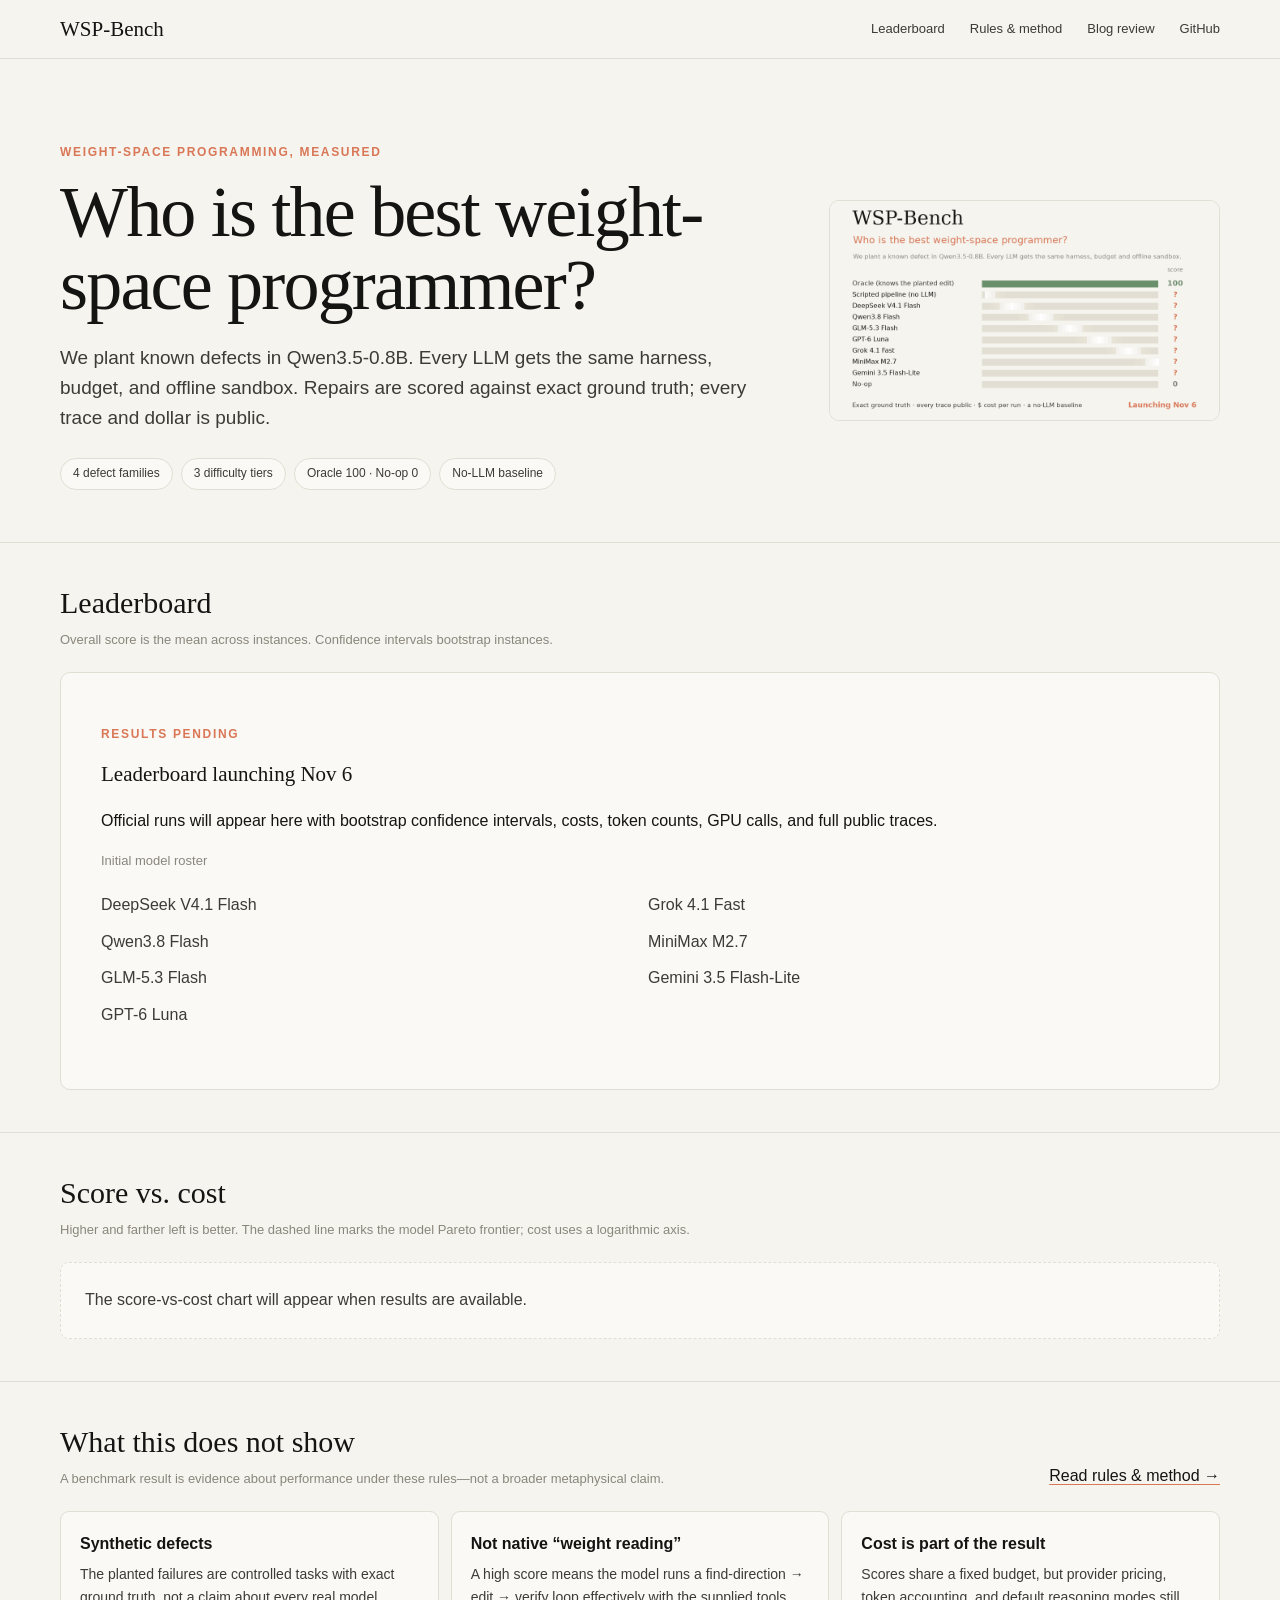
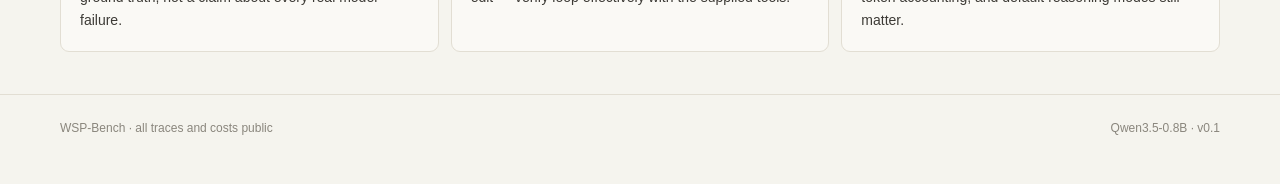
==== docs/index.html @ 822968a8 "WSP-Bench public preview: README, blog review, site, harness work in progress" ====
<!doctype html>
<html lang="en"><head><meta charset="utf-8"><meta name="viewport" content="width=device-width,initial-scale=1">
<title>WSP-Bench Leaderboard</title><meta name="description" content="An open benchmark for repairing known defects in Qwen3.5-0.8B with the same harness, budget, and offline sandbox.">
<meta property="og:type" content="website"><meta property="og:title" content="WSP-Bench Leaderboard">
<meta property="og:description" content="An open benchmark for repairing known defects in Qwen3.5-0.8B with the same harness, budget, and offline sandbox."><meta property="og:image" content="https://gpt-agi.github.io/weight-space-programing/assets/og.png">
<meta name="twitter:card" content="summary_large_image"><meta name="twitter:title" content="WSP-Bench Leaderboard">
<meta name="twitter:description" content="An open benchmark for repairing known defects in Qwen3.5-0.8B with the same harness, budget, and offline sandbox."><meta name="twitter:image" content="https://gpt-agi.github.io/weight-space-programing/assets/og.png">
<link rel="stylesheet" href="assets/site.css"></head><body>
<header class="site"><nav class="nav shell"><a class="brand" href="index.html">WSP-Bench</a>
<a href="index.html#leaderboard">Leaderboard</a><a href="method.html">Rules &amp; method</a>
<a href="review/index.html">Blog review</a><a href="https://github.com/GPT-AGI/weight-space-programing">GitHub</a></nav></header>

<main><div class="hero shell"><div><p class="eyebrow">Weight-space programming, measured</p>
<h1>Who is the best weight-space programmer?</h1>
<p class="lede">We plant known defects in Qwen3.5-0.8B. Every LLM gets the same harness, budget, and offline sandbox. Repairs are scored against exact ground truth; every trace and dollar is public.</p>
<div class="pills"><span class="pill">4 defect families</span><span class="pill">3 difficulty tiers</span><span class="pill">Oracle 100 · No-op 0</span><span class="pill">No-LLM baseline</span></div></div>
<img src="assets/hero.gif" alt="WSP-Bench leaderboard preview"></div>
<section id="leaderboard"><div class="shell"><div class="section-head"><div><h2>Leaderboard</h2>
<p class="kicker">Overall score is the mean across instances. Confidence intervals bootstrap instances.</p></div></div><div class="empty"><p class="eyebrow">Results pending</p><h3>Leaderboard launching Nov 6</h3><p>Official runs will appear here with bootstrap confidence intervals, costs, token counts, GPU calls, and full public traces.</p><p class="small muted">Initial model roster</p><ul class="roster"><li>DeepSeek V4.1 Flash</li><li>Qwen3.8 Flash</li><li>GLM-5.3 Flash</li><li>GPT-6 Luna</li><li>Grok 4.1 Fast</li><li>MiniMax M2.7</li><li>Gemini 3.5 Flash-Lite</li></ul></div></div></section>
<section><div class="shell"><div class="section-head"><div><h2>Score vs. cost</h2>
<p class="kicker">Higher and farther left is better. The dashed line marks the model Pareto frontier; cost uses a logarithmic axis.</p></div></div><div class="missing">The score-vs-cost chart will appear when results are available.</div></div></section>
<section><div class="shell"><div class="section-head"><div><h2>What this does not show</h2>
<p class="kicker">A benchmark result is evidence about performance under these rules—not a broader metaphysical claim.</p></div><a href="method.html">Read rules &amp; method →</a></div>
<div class="caveats"><div class="card"><b>Synthetic defects</b><p>The planted failures are controlled tasks with exact ground truth, not a claim about every real model failure.</p></div>
<div class="card"><b>Not native “weight reading”</b><p>A high score means the model runs a find-direction → edit → verify loop effectively with the supplied tools.</p></div>
<div class="card"><b>Cost is part of the result</b><p>Scores share a fixed budget, but provider pricing, token accounting, and default reasoning modes still matter.</p></div></div></div></section></main>
<footer class="site"><div class="footer-row shell"><span>WSP-Bench · all traces and costs public</span><span>Qwen3.5-0.8B · v0.1</span></div></footer>
<script src="assets/site.js"></script></body></html>
---- docs/assets/site.css ----
:root{--bg:#F5F4EE;--paper:#FAF9F5;--ink:#141413;--accent:#D97757;--green:#6A8F6B;--gray:#8A867D;--soft:#3D3B36;--line:#E2DED3;--beige:#EFE9DC}
*{box-sizing:border-box}html{background:var(--bg);scroll-behavior:smooth}
body{margin:0;color:var(--ink);font:16px/1.65 -apple-system,BlinkMacSystemFont,"Segoe UI",sans-serif;-webkit-font-smoothing:antialiased}
a{color:inherit;text-decoration-color:var(--accent);text-underline-offset:3px}
.shell{width:min(1160px,calc(100% - 40px));margin:auto}.narrow{width:min(820px,calc(100% - 40px));margin:auto}
header.site{border-bottom:1px solid var(--line);background:rgba(245,244,238,.94);position:sticky;top:0;z-index:10;backdrop-filter:blur(8px)}
.nav{height:58px;display:flex;align-items:center;gap:25px}.brand{font:500 21px Georgia,serif;text-decoration:none;margin-right:auto}.nav a:not(.brand){font-size:13px;text-decoration:none;color:var(--soft)}.nav a:hover{color:var(--accent)}
.hero{display:grid;grid-template-columns:1.3fr .7fr;gap:44px;padding:72px 0 52px;align-items:center}
.eyebrow{color:var(--accent);font-size:12px;font-weight:700;letter-spacing:.14em;text-transform:uppercase}
h1,h2,h3,.score{font-family:Georgia,"Times New Roman",serif;font-weight:500}h1{font-size:clamp(42px,6vw,72px);line-height:1.02;margin:13px 0 20px;letter-spacing:-.025em}h2{font-size:30px;line-height:1.2;margin:0 0 8px}h3{font-size:21px;margin:28px 0 8px}
.lede{font-size:19px;line-height:1.6;color:var(--soft);max-width:720px}.hero img{width:100%;border:1px solid var(--line);border-radius:10px;background:var(--paper)}
.pills{display:flex;flex-wrap:wrap;gap:8px;margin-top:24px}.pill{border:1px solid var(--line);border-radius:999px;padding:5px 12px;font-size:12px;color:var(--soft);background:var(--paper)}
section{padding:42px 0;border-top:1px solid var(--line)}.section-head{display:flex;align-items:end;justify-content:space-between;gap:20px;margin-bottom:22px}.muted{color:var(--gray)}.small{font-size:13px}.kicker{font-size:13px;color:var(--gray);margin:0}
.split-tabs{display:flex;gap:6px}.split-tabs button{border:1px solid var(--line);background:var(--paper);padding:7px 15px;border-radius:999px;cursor:pointer;color:var(--soft)}.split-tabs button.active{background:var(--ink);color:var(--paper);border-color:var(--ink)}
.table-wrap{overflow-x:auto;border:1px solid var(--line);border-radius:10px;background:var(--paper)}
table{border-collapse:collapse;width:100%;font-size:13px}th{padding:11px 12px;text-align:right;border-bottom:1.5px solid var(--ink);white-space:nowrap;font-weight:650;cursor:pointer}th:first-child,td:first-child{text-align:left;position:sticky;left:0;background:inherit}td{padding:12px;text-align:right;border-bottom:1px solid var(--line);font-variant-numeric:tabular-nums}tbody tr:last-child td{border-bottom:0}tbody tr:hover{background:#fff}
tr.baseline{background:var(--beige)}tr.baseline-oracle{box-shadow:inset 4px 0 var(--green)}tr.baseline-noop{box-shadow:inset 4px 0 var(--gray)}tr.baseline-scripted{box-shadow:inset 4px 0 var(--accent)}
.model{font-weight:650;white-space:nowrap}.model small{display:block;font-weight:400;color:var(--gray)}.score{font-size:20px}.ci{display:block;font:11px -apple-system,sans-serif;color:var(--gray)}
.empty{padding:40px;border:1px solid var(--line);border-radius:10px;background:var(--paper)}.empty h3{margin-top:0}.roster{columns:2;list-style:none;padding:0}.roster li{break-inside:avoid;padding:5px 0;color:var(--soft)}
.chart{border:1px solid var(--line);border-radius:10px;background:var(--paper);padding:10px}.chart svg{display:block;width:100%;height:auto}.chart .grid{stroke:var(--line);stroke-width:1}.chart .axis{fill:var(--gray);font:12px -apple-system,sans-serif}.chart .label{fill:var(--soft);font:11px -apple-system,sans-serif}.chart .frontier{stroke:var(--accent);stroke-width:2;fill:none;stroke-dasharray:5 4}.chart .point{fill:var(--green);stroke:var(--paper);stroke-width:2}.chart .basepoint{fill:var(--accent);stroke:var(--paper);stroke-width:2}
.caveats{display:grid;grid-template-columns:repeat(3,1fr);gap:12px}.card{border:1px solid var(--line);border-radius:9px;background:var(--paper);padding:19px}.card b{display:block;margin-bottom:5px}.card p{margin:0;color:var(--soft);font-size:14px}
.method{padding:66px 0}.method p,.method li{color:var(--soft)}.formula{font:17px ui-monospace,SFMono-Regular,Menlo,monospace;padding:16px;border-left:3px solid var(--accent);background:var(--paper);overflow:auto}.family-grid{display:grid;grid-template-columns:1fr 1fr;gap:12px}.family-grid .card{min-height:145px}
.trace-head{padding:58px 0 32px}.trace-stats{display:grid;grid-template-columns:repeat(6,1fr);gap:1px;background:var(--line);border:1px solid var(--line);border-radius:9px;overflow:hidden;margin-top:25px}.stat{background:var(--paper);padding:13px}.stat span{display:block;color:var(--gray);font-size:11px;text-transform:uppercase;letter-spacing:.05em}.stat b{font-size:16px}
.turns{padding-bottom:70px}.turn{display:grid;grid-template-columns:110px 1fr;gap:18px;margin:0 0 14px}.turn-meta{font:12px ui-monospace,Menlo,monospace;color:var(--gray);padding-top:12px}.bubble{border:1px solid var(--line);border-left:4px solid var(--gray);border-radius:9px;background:var(--paper);padding:14px 17px;min-width:0}.turn.user .bubble{border-left-color:var(--accent)}.turn.assistant .bubble{border-left-color:var(--green)}.turn.tool .bubble{border-style:dashed}.role{font-size:11px;letter-spacing:.08em;font-weight:750;color:var(--gray);text-transform:uppercase}.content{white-space:pre-wrap;overflow-wrap:anywhere}.bubble pre{white-space:pre-wrap;overflow-wrap:anywhere;background:var(--beige);border-radius:6px;padding:12px;font:12px/1.55 ui-monospace,Menlo,monospace}.bubble details{border-top:1px solid var(--line);margin-top:12px;padding-top:8px}.bubble summary{cursor:pointer;color:var(--accent);font-size:12px}.turn-cost{font-size:11px;color:var(--gray);margin-top:10px}
.missing{padding:24px;border:1px dashed var(--line);border-radius:9px;background:var(--paper);color:var(--soft)}
footer.site{border-top:1px solid var(--line);padding:24px 0 45px;color:var(--gray);font-size:12px}.footer-row{display:flex;justify-content:space-between;gap:20px}
.watermark{position:fixed;right:-48px;top:42px;transform:rotate(35deg);background:var(--accent);color:white;padding:7px 62px;z-index:30;font-size:11px;font-weight:800;letter-spacing:.12em;pointer-events:none}
@media(max-width:800px){.hero{grid-template-columns:1fr;padding-top:48px}.hero img{display:none}.caveats,.family-grid{grid-template-columns:1fr}.trace-stats{grid-template-columns:repeat(3,1fr)}.turn{grid-template-columns:1fr;gap:4px}.turn-meta{padding-top:0}.nav{gap:14px}.roster{columns:1}.section-head{align-items:start;flex-direction:column}}
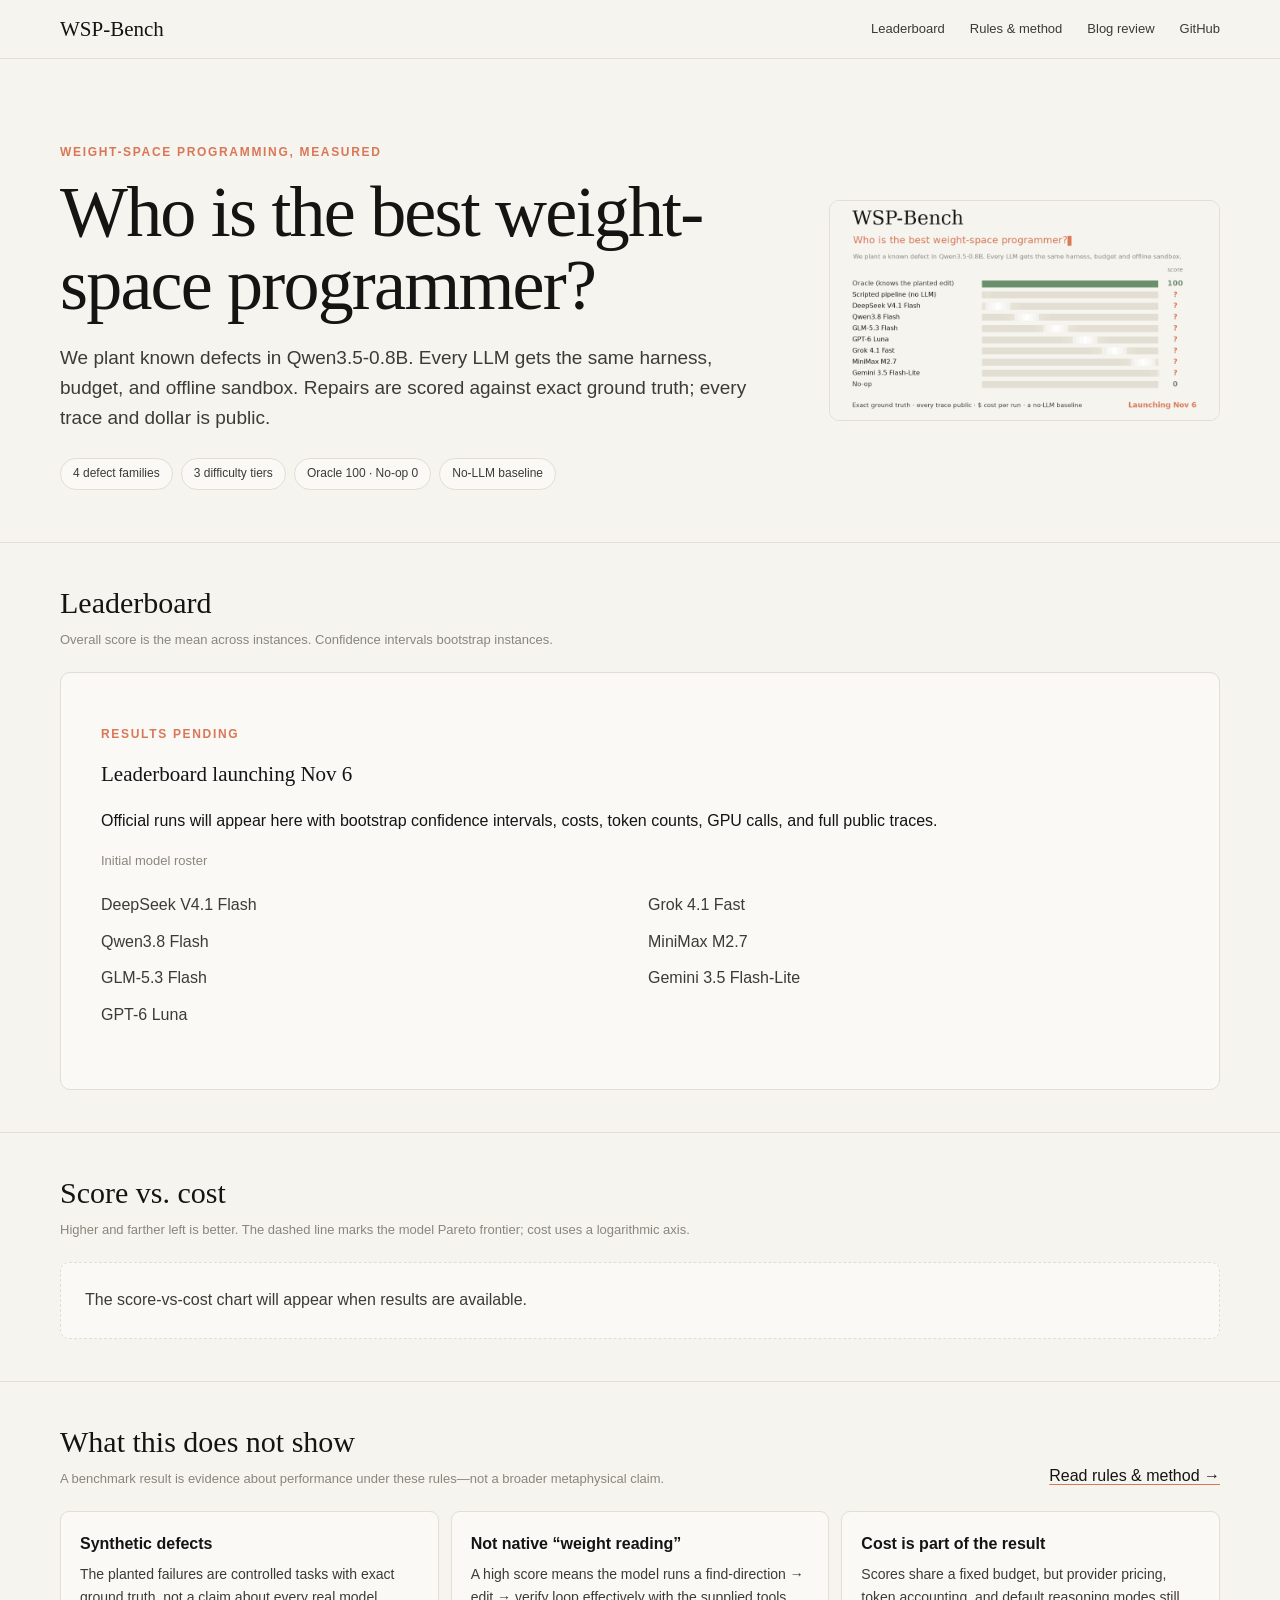
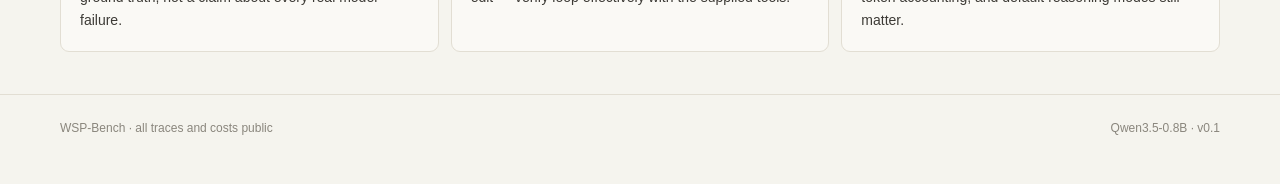
==== commit f8ccb87c: "Add MIT license; point links at the renamed repo" ====
--- a/docs/index.html
+++ b/docs/index.html
@@ -2,13 +2,13 @@
 <html lang="en"><head><meta charset="utf-8"><meta name="viewport" content="width=device-width,initial-scale=1">
 <title>WSP-Bench Leaderboard</title><meta name="description" content="An open benchmark for repairing known defects in Qwen3.5-0.8B with the same harness, budget, and offline sandbox.">
 <meta property="og:type" content="website"><meta property="og:title" content="WSP-Bench Leaderboard">
-<meta property="og:description" content="An open benchmark for repairing known defects in Qwen3.5-0.8B with the same harness, budget, and offline sandbox."><meta property="og:image" content="https://gpt-agi.github.io/weight-space-programing/assets/og.png">
+<meta property="og:description" content="An open benchmark for repairing known defects in Qwen3.5-0.8B with the same harness, budget, and offline sandbox."><meta property="og:image" content="https://gpt-agi.github.io/Weight-Space-Programing/assets/og.png">
 <meta name="twitter:card" content="summary_large_image"><meta name="twitter:title" content="WSP-Bench Leaderboard">
-<meta name="twitter:description" content="An open benchmark for repairing known defects in Qwen3.5-0.8B with the same harness, budget, and offline sandbox."><meta name="twitter:image" content="https://gpt-agi.github.io/weight-space-programing/assets/og.png">
+<meta name="twitter:description" content="An open benchmark for repairing known defects in Qwen3.5-0.8B with the same harness, budget, and offline sandbox."><meta name="twitter:image" content="https://gpt-agi.github.io/Weight-Space-Programing/assets/og.png">
 <link rel="stylesheet" href="assets/site.css"></head><body>
 <header class="site"><nav class="nav shell"><a class="brand" href="index.html">WSP-Bench</a>
 <a href="index.html#leaderboard">Leaderboard</a><a href="method.html">Rules &amp; method</a>
-<a href="review/index.html">Blog review</a><a href="https://github.com/GPT-AGI/weight-space-programing">GitHub</a></nav></header>
+<a href="review/index.html">Blog review</a><a href="https://github.com/GPT-AGI/Weight-Space-Programing">GitHub</a></nav></header>
 
 <main><div class="hero shell"><div><p class="eyebrow">Weight-space programming, measured</p>
 <h1>Who is the best weight-space programmer?</h1>
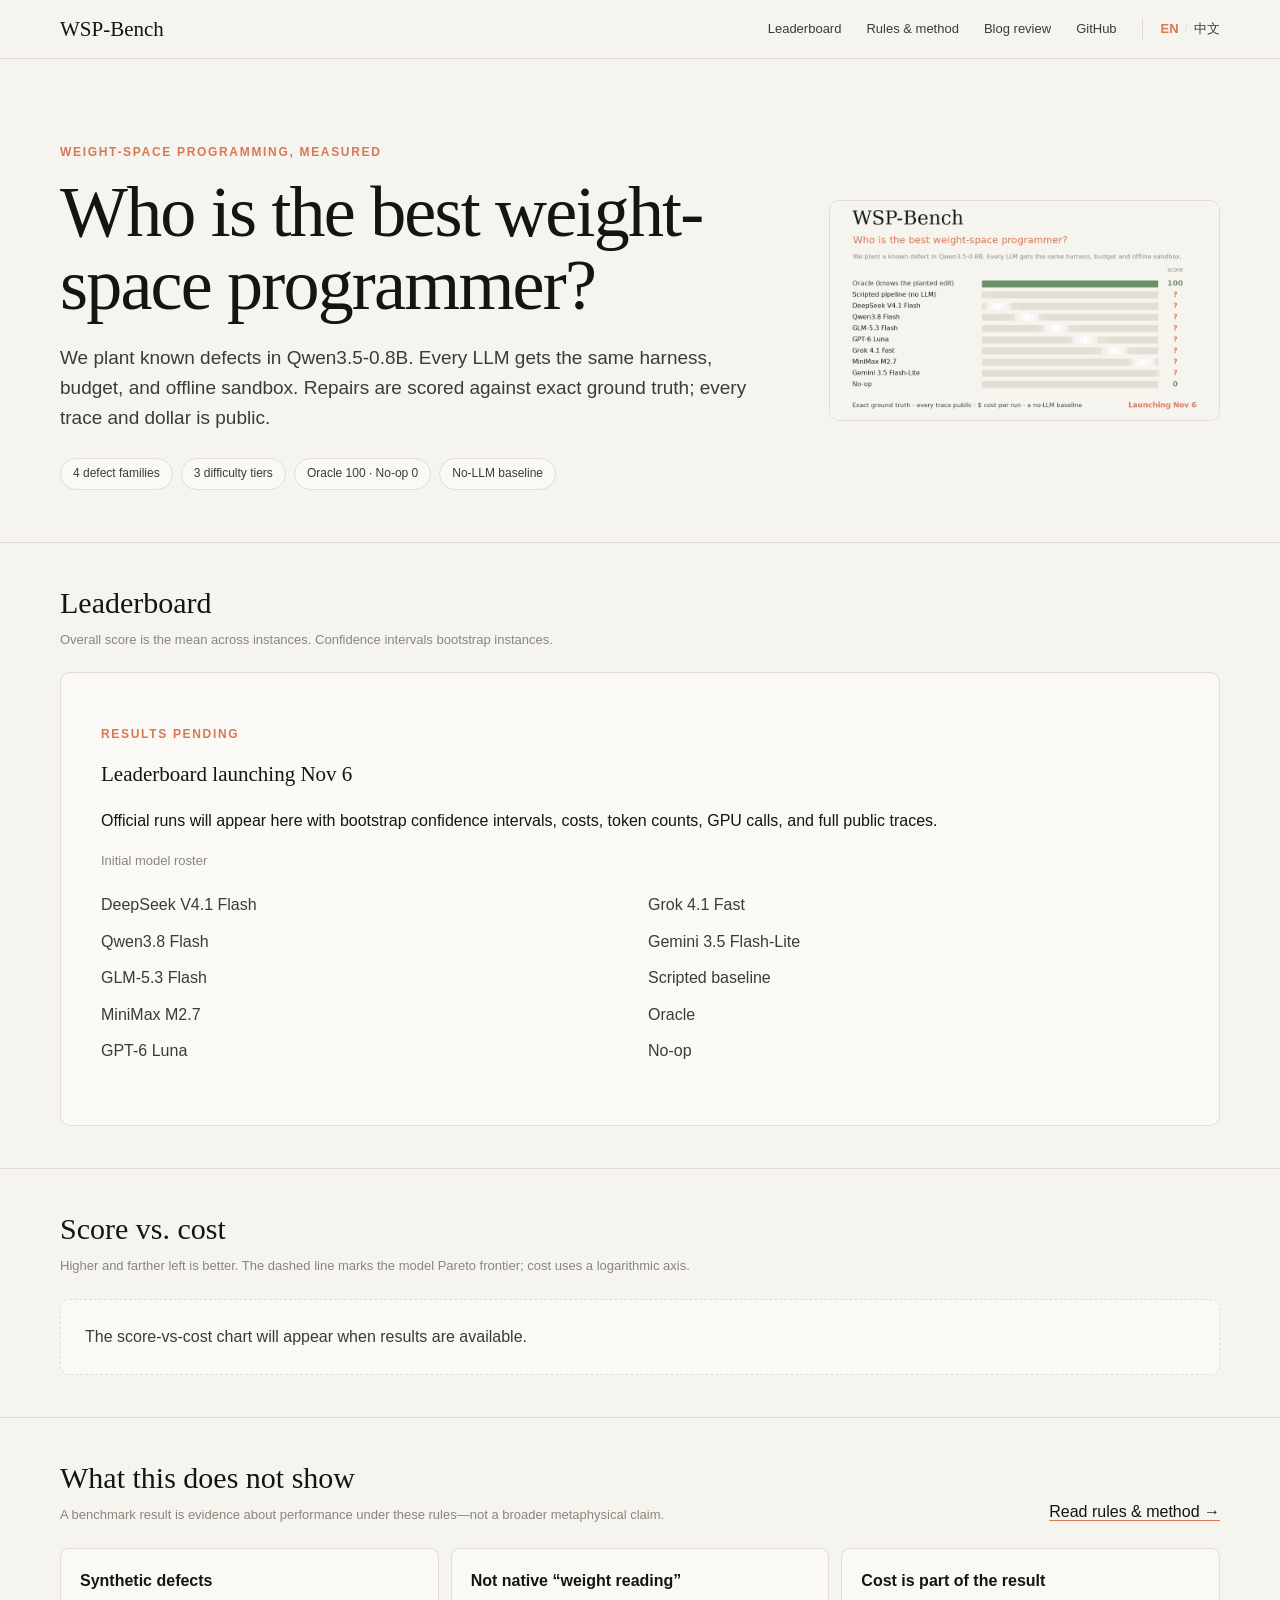
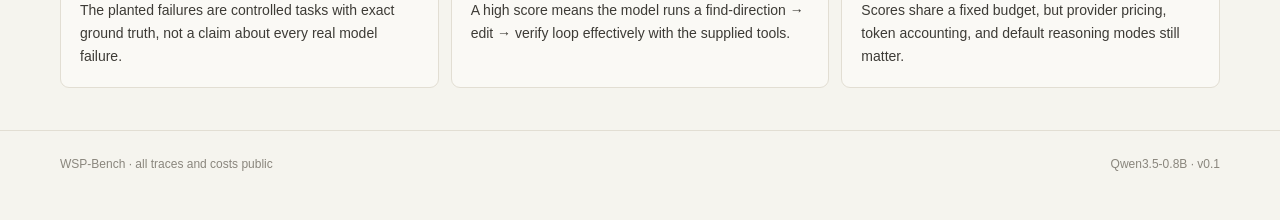
==== commit fff33336: "Bilingual site (EN / 中文)" ====
--- a/docs/index.html
+++ b/docs/index.html
@@ -4,11 +4,33 @@
 <meta property="og:type" content="website"><meta property="og:title" content="WSP-Bench Leaderboard">
 <meta property="og:description" content="An open benchmark for repairing known defects in Qwen3.5-0.8B with the same harness, budget, and offline sandbox."><meta property="og:image" content="https://gpt-agi.github.io/Weight-Space-Programing/assets/og.png">
 <meta name="twitter:card" content="summary_large_image"><meta name="twitter:title" content="WSP-Bench Leaderboard">
-<meta name="twitter:description" content="An open benchmark for repairing known defects in Qwen3.5-0.8B with the same harness, budget, and offline sandbox."><meta name="twitter:image" content="https://gpt-agi.github.io/Weight-Space-Programing/assets/og.png">
+<meta name="twitter:description" content="An open benchmark for repairing known defects in Qwen3.5-0.8B with the same harness, budget, and offline sandbox."><meta name="twitter:image" content="https://gpt-agi.github.io/Weight-Space-Programing/assets/og.png"><script>
+(() => {
+  try {
+    const query = new URLSearchParams(location.search);
+    const requested = query.get("lang");
+    if (requested === "en") {
+      localStorage.setItem("wsp-language", "en");
+      return;
+    }
+    if (requested === "zh") {
+      localStorage.setItem("wsp-language", "zh");
+      location.replace("zh/index.html");
+      return;
+    }
+    const stored = localStorage.getItem("wsp-language");
+    if (stored === "zh" || (!stored && navigator.language.toLowerCase().startsWith("zh"))) {
+      if (!stored) localStorage.setItem("wsp-language", "zh");
+      location.replace("zh/index.html");
+    }
+  } catch (_) {}
+})();
+</script>
 <link rel="stylesheet" href="assets/site.css"></head><body>
 <header class="site"><nav class="nav shell"><a class="brand" href="index.html">WSP-Bench</a>
-<a href="index.html#leaderboard">Leaderboard</a><a href="method.html">Rules &amp; method</a>
-<a href="review/index.html">Blog review</a><a href="https://github.com/GPT-AGI/Weight-Space-Programing">GitHub</a></nav></header>
+<a href="index.html#leaderboard">Leaderboard</a><a href="method.html">Rules & method</a>
+<a href="review/index.html">Blog review</a><a href="https://github.com/GPT-AGI/Weight-Space-Programing">GitHub</a>
+<span class="language"><a class="active" data-language="en" href="index.html?lang=en">EN</a><span>/</span><a class="" data-language="zh" href="zh/index.html">中文</a></span></nav></header>
 
 <main><div class="hero shell"><div><p class="eyebrow">Weight-space programming, measured</p>
 <h1>Who is the best weight-space programmer?</h1>
@@ -16,11 +38,11 @@
 <div class="pills"><span class="pill">4 defect families</span><span class="pill">3 difficulty tiers</span><span class="pill">Oracle 100 · No-op 0</span><span class="pill">No-LLM baseline</span></div></div>
 <img src="assets/hero.gif" alt="WSP-Bench leaderboard preview"></div>
 <section id="leaderboard"><div class="shell"><div class="section-head"><div><h2>Leaderboard</h2>
-<p class="kicker">Overall score is the mean across instances. Confidence intervals bootstrap instances.</p></div></div><div class="empty"><p class="eyebrow">Results pending</p><h3>Leaderboard launching Nov 6</h3><p>Official runs will appear here with bootstrap confidence intervals, costs, token counts, GPU calls, and full public traces.</p><p class="small muted">Initial model roster</p><ul class="roster"><li>DeepSeek V4.1 Flash</li><li>Qwen3.8 Flash</li><li>GLM-5.3 Flash</li><li>GPT-6 Luna</li><li>Grok 4.1 Fast</li><li>MiniMax M2.7</li><li>Gemini 3.5 Flash-Lite</li></ul></div></div></section>
+<p class="kicker">Overall score is the mean across instances. Confidence intervals bootstrap instances.</p></div></div><div class="empty"><p class="eyebrow">Results pending</p><h3>Leaderboard launching Nov 6</h3><p>Official runs will appear here with bootstrap confidence intervals, costs, token counts, GPU calls, and full public traces.</p><p class="small muted">Initial model roster</p><ul class="roster"><li>DeepSeek V4.1 Flash</li><li>Qwen3.8 Flash</li><li>GLM-5.3 Flash</li><li>MiniMax M2.7</li><li>GPT-6 Luna</li><li>Grok 4.1 Fast</li><li>Gemini 3.5 Flash-Lite</li><li>Scripted baseline</li><li>Oracle</li><li>No-op</li></ul></div></div></section>
 <section><div class="shell"><div class="section-head"><div><h2>Score vs. cost</h2>
 <p class="kicker">Higher and farther left is better. The dashed line marks the model Pareto frontier; cost uses a logarithmic axis.</p></div></div><div class="missing">The score-vs-cost chart will appear when results are available.</div></div></section>
 <section><div class="shell"><div class="section-head"><div><h2>What this does not show</h2>
-<p class="kicker">A benchmark result is evidence about performance under these rules—not a broader metaphysical claim.</p></div><a href="method.html">Read rules &amp; method →</a></div>
+<p class="kicker">A benchmark result is evidence about performance under these rules—not a broader metaphysical claim.</p></div><a href="method.html">Read rules & method →</a></div>
 <div class="caveats"><div class="card"><b>Synthetic defects</b><p>The planted failures are controlled tasks with exact ground truth, not a claim about every real model failure.</p></div>
 <div class="card"><b>Not native “weight reading”</b><p>A high score means the model runs a find-direction → edit → verify loop effectively with the supplied tools.</p></div>
 <div class="card"><b>Cost is part of the result</b><p>Scores share a fixed budget, but provider pricing, token accounting, and default reasoning modes still matter.</p></div></div></div></section></main>
--- a/docs/assets/site.css
+++ b/docs/assets/site.css
@@ -1,13 +1,15 @@
 :root{--bg:#F5F4EE;--paper:#FAF9F5;--ink:#141413;--accent:#D97757;--green:#6A8F6B;--gray:#8A867D;--soft:#3D3B36;--line:#E2DED3;--beige:#EFE9DC}
 *{box-sizing:border-box}html{background:var(--bg);scroll-behavior:smooth}
 body{margin:0;color:var(--ink);font:16px/1.65 -apple-system,BlinkMacSystemFont,"Segoe UI",sans-serif;-webkit-font-smoothing:antialiased}
+html[lang^="zh"] body{font-family:-apple-system,BlinkMacSystemFont,"PingFang SC","Noto Sans CJK SC","Microsoft YaHei",sans-serif}
 a{color:inherit;text-decoration-color:var(--accent);text-underline-offset:3px}
 .shell{width:min(1160px,calc(100% - 40px));margin:auto}.narrow{width:min(820px,calc(100% - 40px));margin:auto}
 header.site{border-bottom:1px solid var(--line);background:rgba(245,244,238,.94);position:sticky;top:0;z-index:10;backdrop-filter:blur(8px)}
-.nav{height:58px;display:flex;align-items:center;gap:25px}.brand{font:500 21px Georgia,serif;text-decoration:none;margin-right:auto}.nav a:not(.brand){font-size:13px;text-decoration:none;color:var(--soft)}.nav a:hover{color:var(--accent)}
+.nav{height:58px;display:flex;align-items:center;gap:25px}.brand{font:500 21px Georgia,serif;text-decoration:none;margin-right:auto}.nav a:not(.brand){font-size:13px;text-decoration:none;color:var(--soft)}.nav a:hover{color:var(--accent)}.language{display:flex;align-items:center;gap:6px;border-left:1px solid var(--line);padding-left:18px;font-size:12px}.language a.active{color:var(--accent);font-weight:700}.language span{color:var(--line)}
 .hero{display:grid;grid-template-columns:1.3fr .7fr;gap:44px;padding:72px 0 52px;align-items:center}
 .eyebrow{color:var(--accent);font-size:12px;font-weight:700;letter-spacing:.14em;text-transform:uppercase}
 h1,h2,h3,.score{font-family:Georgia,"Times New Roman",serif;font-weight:500}h1{font-size:clamp(42px,6vw,72px);line-height:1.02;margin:13px 0 20px;letter-spacing:-.025em}h2{font-size:30px;line-height:1.2;margin:0 0 8px}h3{font-size:21px;margin:28px 0 8px}
+html[lang^="zh"] h1,html[lang^="zh"] h2,html[lang^="zh"] h3{font-family:"Songti SC","Noto Serif CJK SC",STSong,serif}
 .lede{font-size:19px;line-height:1.6;color:var(--soft);max-width:720px}.hero img{width:100%;border:1px solid var(--line);border-radius:10px;background:var(--paper)}
 .pills{display:flex;flex-wrap:wrap;gap:8px;margin-top:24px}.pill{border:1px solid var(--line);border-radius:999px;padding:5px 12px;font-size:12px;color:var(--soft);background:var(--paper)}
 section{padding:42px 0;border-top:1px solid var(--line)}.section-head{display:flex;align-items:end;justify-content:space-between;gap:20px;margin-bottom:22px}.muted{color:var(--gray)}.small{font-size:13px}.kicker{font-size:13px;color:var(--gray);margin:0}
@@ -25,4 +27,4 @@
 .missing{padding:24px;border:1px dashed var(--line);border-radius:9px;background:var(--paper);color:var(--soft)}
 footer.site{border-top:1px solid var(--line);padding:24px 0 45px;color:var(--gray);font-size:12px}.footer-row{display:flex;justify-content:space-between;gap:20px}
 .watermark{position:fixed;right:-48px;top:42px;transform:rotate(35deg);background:var(--accent);color:white;padding:7px 62px;z-index:30;font-size:11px;font-weight:800;letter-spacing:.12em;pointer-events:none}
-@media(max-width:800px){.hero{grid-template-columns:1fr;padding-top:48px}.hero img{display:none}.caveats,.family-grid{grid-template-columns:1fr}.trace-stats{grid-template-columns:repeat(3,1fr)}.turn{grid-template-columns:1fr;gap:4px}.turn-meta{padding-top:0}.nav{gap:14px}.roster{columns:1}.section-head{align-items:start;flex-direction:column}}
+@media(max-width:800px){.hero{grid-template-columns:1fr;padding-top:48px}.hero img{display:none}.caveats,.family-grid{grid-template-columns:1fr}.trace-stats{grid-template-columns:repeat(3,1fr)}.turn{grid-template-columns:1fr;gap:4px}.turn-meta{padding-top:0}.nav{gap:12px}.nav>a:not(.brand){display:none}.language{padding-left:10px}.roster{columns:1}.section-head{align-items:start;flex-direction:column}}
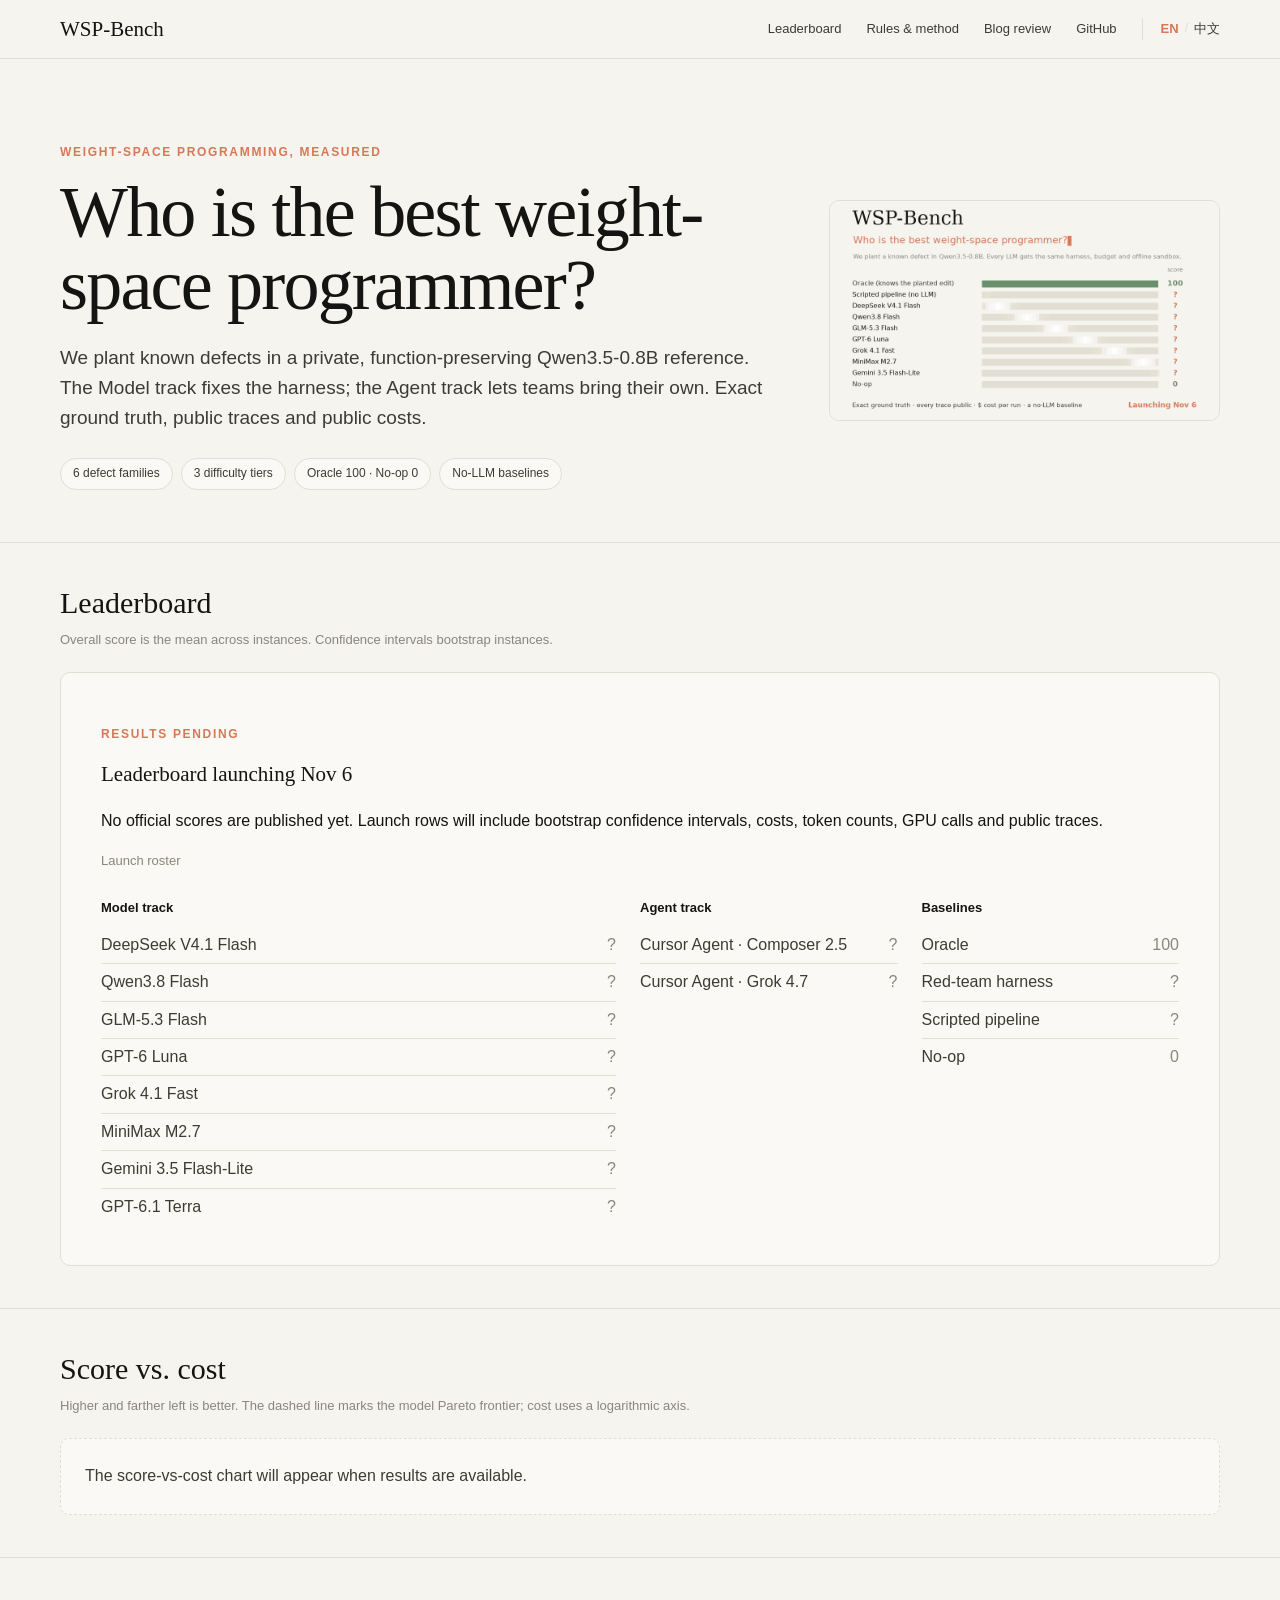
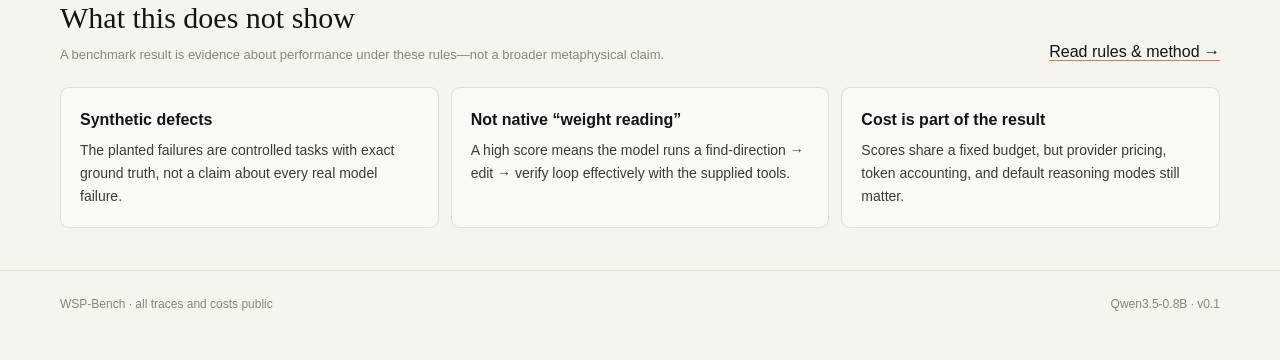
==== commit a8c03d53: "README and site: Gym v2.1 rules, six families, two tracks, quickstart, demo" ====
--- a/docs/index.html
+++ b/docs/index.html
@@ -1,10 +1,10 @@
 <!doctype html>
 <html lang="en"><head><meta charset="utf-8"><meta name="viewport" content="width=device-width,initial-scale=1">
-<title>WSP-Bench Leaderboard</title><meta name="description" content="An open benchmark for repairing known defects in Qwen3.5-0.8B with the same harness, budget, and offline sandbox.">
+<title>WSP-Bench Leaderboard</title><meta name="description" content="An open benchmark for finding and repairing known weight-space defects in a private Qwen3.5-0.8B reference, with exact ground-truth scoring.">
 <meta property="og:type" content="website"><meta property="og:title" content="WSP-Bench Leaderboard">
-<meta property="og:description" content="An open benchmark for repairing known defects in Qwen3.5-0.8B with the same harness, budget, and offline sandbox."><meta property="og:image" content="https://gpt-agi.github.io/Weight-Space-Programing/assets/og.png">
+<meta property="og:description" content="An open benchmark for finding and repairing known weight-space defects in a private Qwen3.5-0.8B reference, with exact ground-truth scoring."><meta property="og:image" content="https://gpt-agi.github.io/Weight-Space-Programing/assets/og.png">
 <meta name="twitter:card" content="summary_large_image"><meta name="twitter:title" content="WSP-Bench Leaderboard">
-<meta name="twitter:description" content="An open benchmark for repairing known defects in Qwen3.5-0.8B with the same harness, budget, and offline sandbox."><meta name="twitter:image" content="https://gpt-agi.github.io/Weight-Space-Programing/assets/og.png"><script>
+<meta name="twitter:description" content="An open benchmark for finding and repairing known weight-space defects in a private Qwen3.5-0.8B reference, with exact ground-truth scoring."><meta name="twitter:image" content="https://gpt-agi.github.io/Weight-Space-Programing/assets/og.png"><script>
 (() => {
   try {
     const query = new URLSearchParams(location.search);
@@ -34,11 +34,11 @@
 
 <main><div class="hero shell"><div><p class="eyebrow">Weight-space programming, measured</p>
 <h1>Who is the best weight-space programmer?</h1>
-<p class="lede">We plant known defects in Qwen3.5-0.8B. Every LLM gets the same harness, budget, and offline sandbox. Repairs are scored against exact ground truth; every trace and dollar is public.</p>
-<div class="pills"><span class="pill">4 defect families</span><span class="pill">3 difficulty tiers</span><span class="pill">Oracle 100 · No-op 0</span><span class="pill">No-LLM baseline</span></div></div>
+<p class="lede">We plant known defects in a private, function-preserving Qwen3.5-0.8B reference. The Model track fixes the harness; the Agent track lets teams bring their own. Exact ground truth, public traces and public costs.</p>
+<div class="pills"><span class="pill">6 defect families</span><span class="pill">3 difficulty tiers</span><span class="pill">Oracle 100 · No-op 0</span><span class="pill">No-LLM baselines</span></div></div>
 <img src="assets/hero.gif" alt="WSP-Bench leaderboard preview"></div>
 <section id="leaderboard"><div class="shell"><div class="section-head"><div><h2>Leaderboard</h2>
-<p class="kicker">Overall score is the mean across instances. Confidence intervals bootstrap instances.</p></div></div><div class="empty"><p class="eyebrow">Results pending</p><h3>Leaderboard launching Nov 6</h3><p>Official runs will appear here with bootstrap confidence intervals, costs, token counts, GPU calls, and full public traces.</p><p class="small muted">Initial model roster</p><ul class="roster"><li>DeepSeek V4.1 Flash</li><li>Qwen3.8 Flash</li><li>GLM-5.3 Flash</li><li>MiniMax M2.7</li><li>GPT-6 Luna</li><li>Grok 4.1 Fast</li><li>Gemini 3.5 Flash-Lite</li><li>Scripted baseline</li><li>Oracle</li><li>No-op</li></ul></div></div></section>
+<p class="kicker">Overall score is the mean across instances. Confidence intervals bootstrap instances.</p></div></div><div class="empty"><p class="eyebrow">Results pending</p><h3>Leaderboard launching Nov 6</h3><p>No official scores are published yet. Launch rows will include bootstrap confidence intervals, costs, token counts, GPU calls and public traces.</p><p class="small muted">Launch roster</p><div class="roster-groups"><div class="roster-group"><h4>Model track</h4><ul class="roster"><li><span>DeepSeek V4.1 Flash</span><b>?</b></li><li><span>Qwen3.8 Flash</span><b>?</b></li><li><span>GLM-5.3 Flash</span><b>?</b></li><li><span>GPT-6 Luna</span><b>?</b></li><li><span>Grok 4.1 Fast</span><b>?</b></li><li><span>MiniMax M2.7</span><b>?</b></li><li><span>Gemini 3.5 Flash-Lite</span><b>?</b></li><li><span>GPT-6.1 Terra</span><b>?</b></li></ul></div><div class="roster-group"><h4>Agent track</h4><ul class="roster"><li><span>Cursor Agent · Composer 2.5</span><b>?</b></li><li><span>Cursor Agent · Grok 4.7</span><b>?</b></li></ul></div><div class="roster-group"><h4>Baselines</h4><ul class="roster"><li><span>Oracle</span><b>100</b></li><li><span>Red-team harness</span><b>?</b></li><li><span>Scripted pipeline</span><b>?</b></li><li><span>No-op</span><b>0</b></li></ul></div></div></div></div></section>
 <section><div class="shell"><div class="section-head"><div><h2>Score vs. cost</h2>
 <p class="kicker">Higher and farther left is better. The dashed line marks the model Pareto frontier; cost uses a logarithmic axis.</p></div></div><div class="missing">The score-vs-cost chart will appear when results are available.</div></div></section>
 <section><div class="shell"><div class="section-head"><div><h2>What this does not show</h2>
--- a/docs/assets/site.css
+++ b/docs/assets/site.css
@@ -18,7 +18,7 @@
 table{border-collapse:collapse;width:100%;font-size:13px}th{padding:11px 12px;text-align:right;border-bottom:1.5px solid var(--ink);white-space:nowrap;font-weight:650;cursor:pointer}th:first-child,td:first-child{text-align:left;position:sticky;left:0;background:inherit}td{padding:12px;text-align:right;border-bottom:1px solid var(--line);font-variant-numeric:tabular-nums}tbody tr:last-child td{border-bottom:0}tbody tr:hover{background:#fff}
 tr.baseline{background:var(--beige)}tr.baseline-oracle{box-shadow:inset 4px 0 var(--green)}tr.baseline-noop{box-shadow:inset 4px 0 var(--gray)}tr.baseline-scripted{box-shadow:inset 4px 0 var(--accent)}
 .model{font-weight:650;white-space:nowrap}.model small{display:block;font-weight:400;color:var(--gray)}.score{font-size:20px}.ci{display:block;font:11px -apple-system,sans-serif;color:var(--gray)}
-.empty{padding:40px;border:1px solid var(--line);border-radius:10px;background:var(--paper)}.empty h3{margin-top:0}.roster{columns:2;list-style:none;padding:0}.roster li{break-inside:avoid;padding:5px 0;color:var(--soft)}
+.empty{padding:40px;border:1px solid var(--line);border-radius:10px;background:var(--paper)}.empty h3{margin-top:0}.roster-groups{display:grid;grid-template-columns:2fr 1fr 1fr;gap:24px;margin-top:26px}.roster-group h4{margin:0 0 8px;font-size:13px}.roster{list-style:none;padding:0;margin:0}.roster li{display:flex;justify-content:space-between;gap:12px;padding:5px 0;color:var(--soft);border-bottom:1px solid var(--line)}.roster li:last-child{border-bottom:0}.roster li b{color:var(--gray);font-weight:500}
 .chart{border:1px solid var(--line);border-radius:10px;background:var(--paper);padding:10px}.chart svg{display:block;width:100%;height:auto}.chart .grid{stroke:var(--line);stroke-width:1}.chart .axis{fill:var(--gray);font:12px -apple-system,sans-serif}.chart .label{fill:var(--soft);font:11px -apple-system,sans-serif}.chart .frontier{stroke:var(--accent);stroke-width:2;fill:none;stroke-dasharray:5 4}.chart .point{fill:var(--green);stroke:var(--paper);stroke-width:2}.chart .basepoint{fill:var(--accent);stroke:var(--paper);stroke-width:2}
 .caveats{display:grid;grid-template-columns:repeat(3,1fr);gap:12px}.card{border:1px solid var(--line);border-radius:9px;background:var(--paper);padding:19px}.card b{display:block;margin-bottom:5px}.card p{margin:0;color:var(--soft);font-size:14px}
 .method{padding:66px 0}.method p,.method li{color:var(--soft)}.formula{font:17px ui-monospace,SFMono-Regular,Menlo,monospace;padding:16px;border-left:3px solid var(--accent);background:var(--paper);overflow:auto}.family-grid{display:grid;grid-template-columns:1fr 1fr;gap:12px}.family-grid .card{min-height:145px}
@@ -27,4 +27,4 @@
 .missing{padding:24px;border:1px dashed var(--line);border-radius:9px;background:var(--paper);color:var(--soft)}
 footer.site{border-top:1px solid var(--line);padding:24px 0 45px;color:var(--gray);font-size:12px}.footer-row{display:flex;justify-content:space-between;gap:20px}
 .watermark{position:fixed;right:-48px;top:42px;transform:rotate(35deg);background:var(--accent);color:white;padding:7px 62px;z-index:30;font-size:11px;font-weight:800;letter-spacing:.12em;pointer-events:none}
-@media(max-width:800px){.hero{grid-template-columns:1fr;padding-top:48px}.hero img{display:none}.caveats,.family-grid{grid-template-columns:1fr}.trace-stats{grid-template-columns:repeat(3,1fr)}.turn{grid-template-columns:1fr;gap:4px}.turn-meta{padding-top:0}.nav{gap:12px}.nav>a:not(.brand){display:none}.language{padding-left:10px}.roster{columns:1}.section-head{align-items:start;flex-direction:column}}
+@media(max-width:800px){.hero{grid-template-columns:1fr;padding-top:48px}.hero img{display:none}.caveats,.family-grid,.roster-groups{grid-template-columns:1fr}.trace-stats{grid-template-columns:repeat(3,1fr)}.turn{grid-template-columns:1fr;gap:4px}.turn-meta{padding-top:0}.nav{gap:12px}.nav>a:not(.brand){display:none}.language{padding-left:10px}.section-head{align-items:start;flex-direction:column}}
